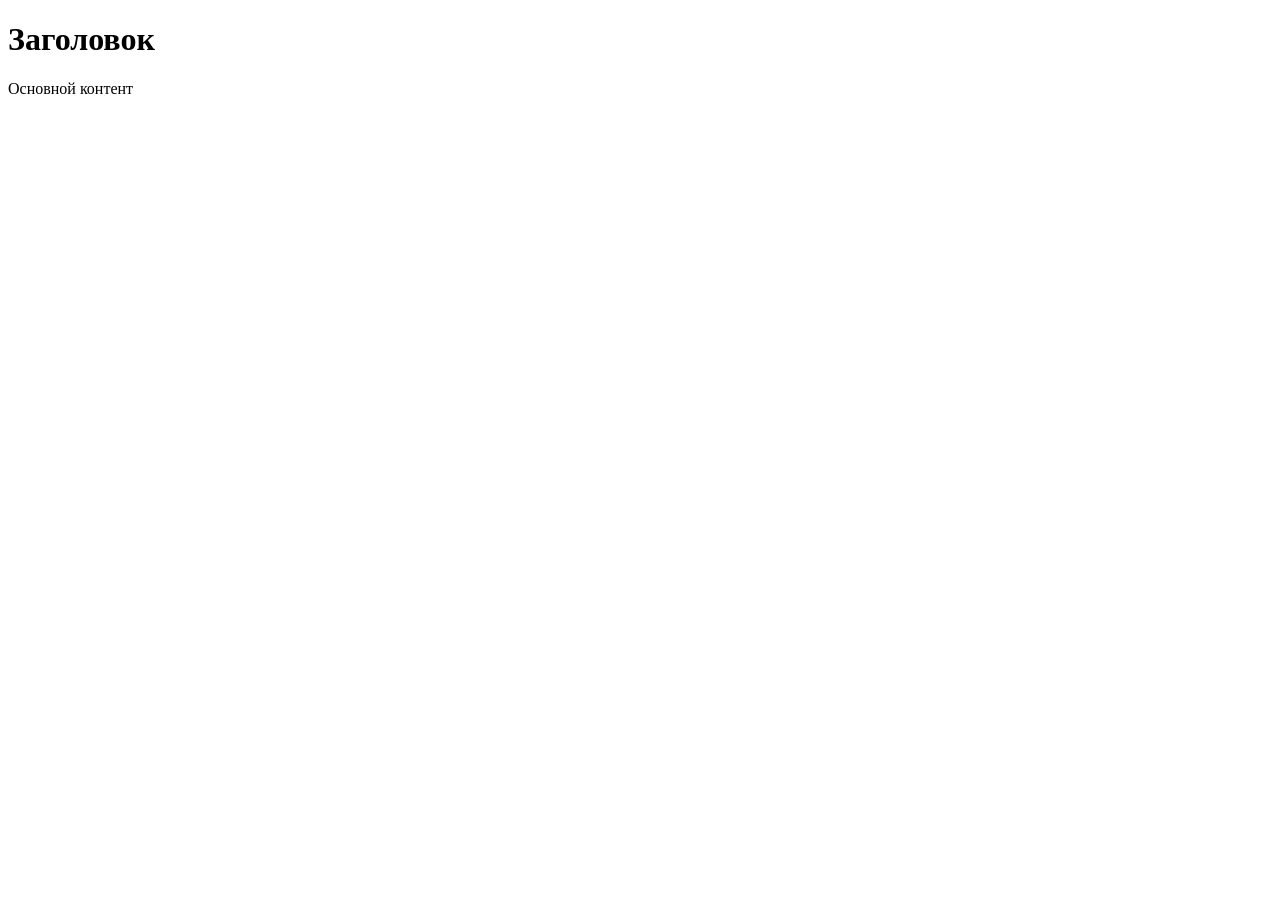
==== index.html @ 6641c1d7 "added readme index and gitignore" ====
<!DOCTYPE html>
<html lang="ru">
<head>
    <meta charset="UTF-8">
    <meta name="viewport" content="width=device-width, initial-scale=1.0">
    <title>Заголовок страницы</title>
    <link rel="stylesheet" href="style.css">
</head>
<body>

    <header>
        <h1>Заголовок</h1>
    </header>

    <main>
        <p>Основной контент</p>
    </main>

    <script src="script.js"></script>
</body>
</html>
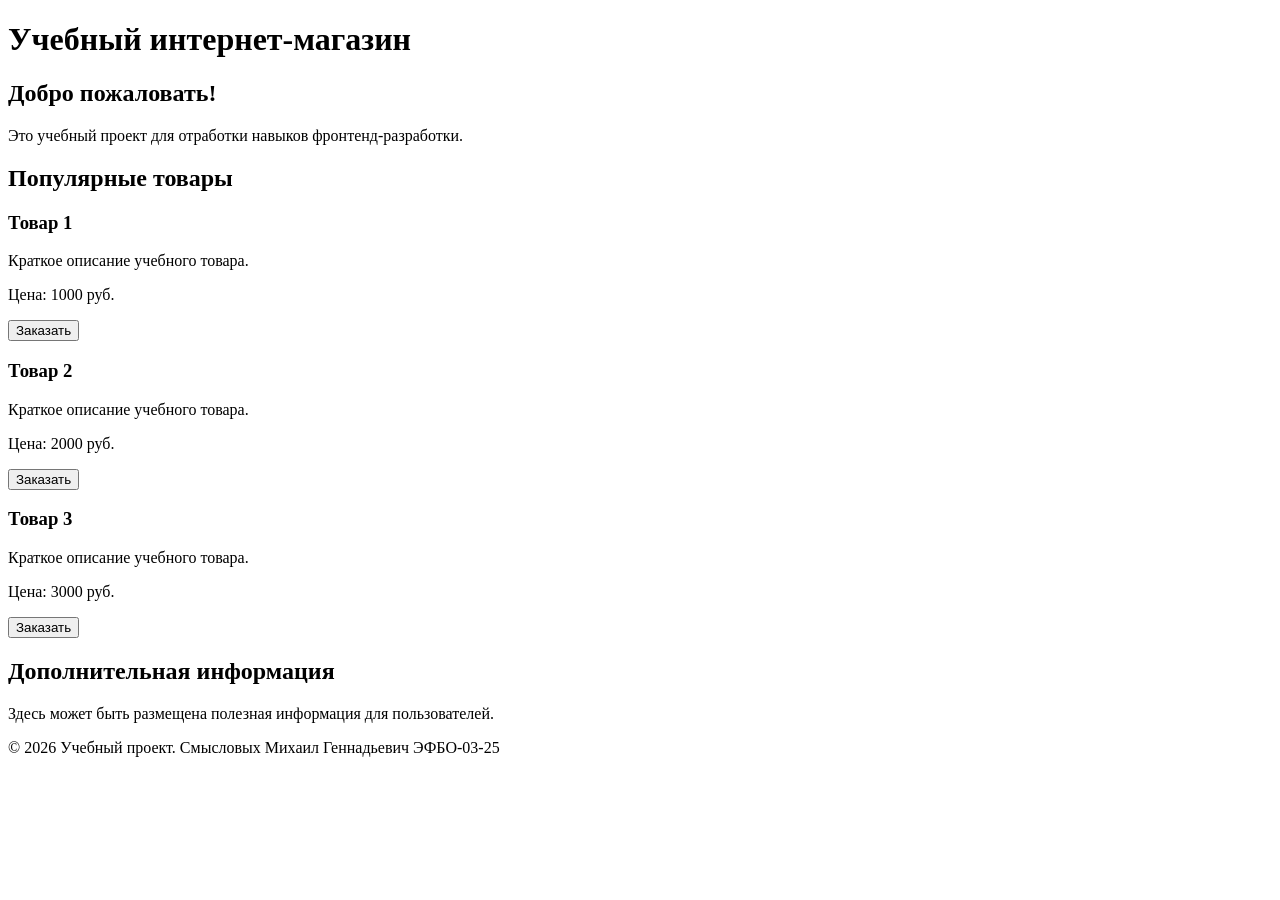
==== commit 8976258a: "feat: add order form modal and validation" ====
--- a/index.html
+++ b/index.html
@@ -3,19 +3,157 @@
 <head>
     <meta charset="UTF-8">
     <meta name="viewport" content="width=device-width, initial-scale=1.0">
-    <title>Заголовок страницы</title>
-    <link rel="stylesheet" href="style.css">
+    <title>Учебный интернет-магазин</title>
+    <link rel="stylesheet" href="css/style.css">
+    <script src="js/main.js" defer></script>
 </head>
 <body>
 
-    <header>
-        <h1>Заголовок</h1>
+    <header class="site-header">
+        <h1>Учебный интернет-магазин</h1>
     </header>
 
     <main>
-        <p>Основной контент</p>
+
+        <section class="hero">
+            <h2>Добро пожаловать!</h2>
+            <p>Это учебный проект для отработки навыков фронтенд-разработки.</p>
+        </section>
+
+        <section class="section">
+            <h2>Популярные товары</h2>
+
+            <article class="product-card">
+                <h3>Товар 1</h3>
+                <p>Краткое описание учебного товара.</p>
+                <p>Цена: 1000 руб.</p>
+                <button class="button product-card__button" type="button" data-product="Товар 1">
+                    Заказать
+                </button>
+            </article>
+
+            <article class="product-card">
+                <h3>Товар 2</h3>
+                <p>Краткое описание учебного товара.</p>
+                <p>Цена: 2000 руб.</p>
+                <button class="button product-card__button" type="button" data-product="Товар 2">
+                    Заказать
+                </button>
+            </article>
+
+            <article class="product-card">
+                <h3>Товар 3</h3>
+                <p>Краткое описание учебного товара.</p>
+                <p>Цена: 3000 руб.</p>
+                <button class="button product-card__button" type="button" data-product="Товар 3">
+                    Заказать
+                </button>
+            </article>
+        </section>
+
+        <aside class="aside-info">
+            <h2>Дополнительная информация</h2>
+            <p>Здесь может быть размещена полезная информация для пользователей.</p>
+        </aside>
+
     </main>
 
-    <script src="script.js"></script>
+    <footer>
+        <p>&copy; 2026 Учебный проект. Смысловых Михаил Геннадьевич ЭФБО-03-25</p>
+    </footer>
+
+    <!-- Модальное окно с формой заявки -->
+    <dialog class="order-dialog" id="order-dialog" aria-labelledby="order-dialog-title">
+        <h2 id="order-dialog-title">Оформление заявки</h2>
+
+        <form class="order-form" id="order-form" action="#" method="post" novalidate>
+            <input id="selected-product" name="selected-product" type="hidden">
+
+            <div class="form-field">
+                <label for="order-name">Имя</label>
+                <input
+                    id="order-name"
+                    name="name"
+                    type="text"
+                    placeholder="Введите ваше имя"
+                    minlength="2"
+                    autocomplete="given-name"
+                    required
+                >
+            </div>
+
+            <div class="form-field">
+                <label for="order-email">E-mail</label>
+                <input
+                    id="order-email"
+                    name="email"
+                    type="email"
+                    placeholder="example@mail.ru"
+                    autocomplete="email"
+                    required
+                >
+            </div>
+
+            <div class="form-field">
+                <label for="order-phone">Телефон</label>
+                <input
+                    id="order-phone"
+                    name="phone"
+                    type="tel"
+                    inputmode="tel"
+                    placeholder="+7 (900) 000-00-00"
+                    pattern="\+7 \(\d{3}\) \d{3}-\d{2}-\d{2}"
+                    required
+                >
+                <small>Формат: +7 (900) 000-00-00</small>
+            </div>
+
+            <div class="form-field">
+                <label for="order-date">Дата связи</label>
+                <input
+                    id="order-date"
+                    name="date"
+                    type="date"
+                >
+            </div>
+
+            <div class="form-field">
+                <label for="order-topic">Тема заявки</label>
+                <select id="order-topic" name="topic" required>
+                    <option value="">Выберите тему</option>
+                    <option value="product">Заказ товара</option>
+                    <option value="consultation">Консультация</option>
+                    <option value="delivery">Доставка</option>
+                </select>
+            </div>
+
+            <div class="form-field">
+                <label for="order-comment">Комментарий</label>
+                <textarea
+                    id="order-comment"
+                    name="comment"
+                    rows="4"
+                    placeholder="Укажите дополнительную информацию"
+                ></textarea>
+            </div>
+
+            <div class="form-field form-field--checkbox">
+                <label>
+                    <input id="order-agreement" name="agreement" type="checkbox" required>
+                    Я согласен на обработку данных
+                </label>
+            </div>
+
+            <div class="form-actions">
+                <button type="button" id="close-order-dialog">Закрыть</button>
+                <button type="submit">Отправить заявку</button>
+            </div>
+        </form>
+    </dialog>
+
+    <p class="success-message" id="success-message" hidden>
+        Форма успешно отправлена!
+    </p>
+
 </body>
 </html>
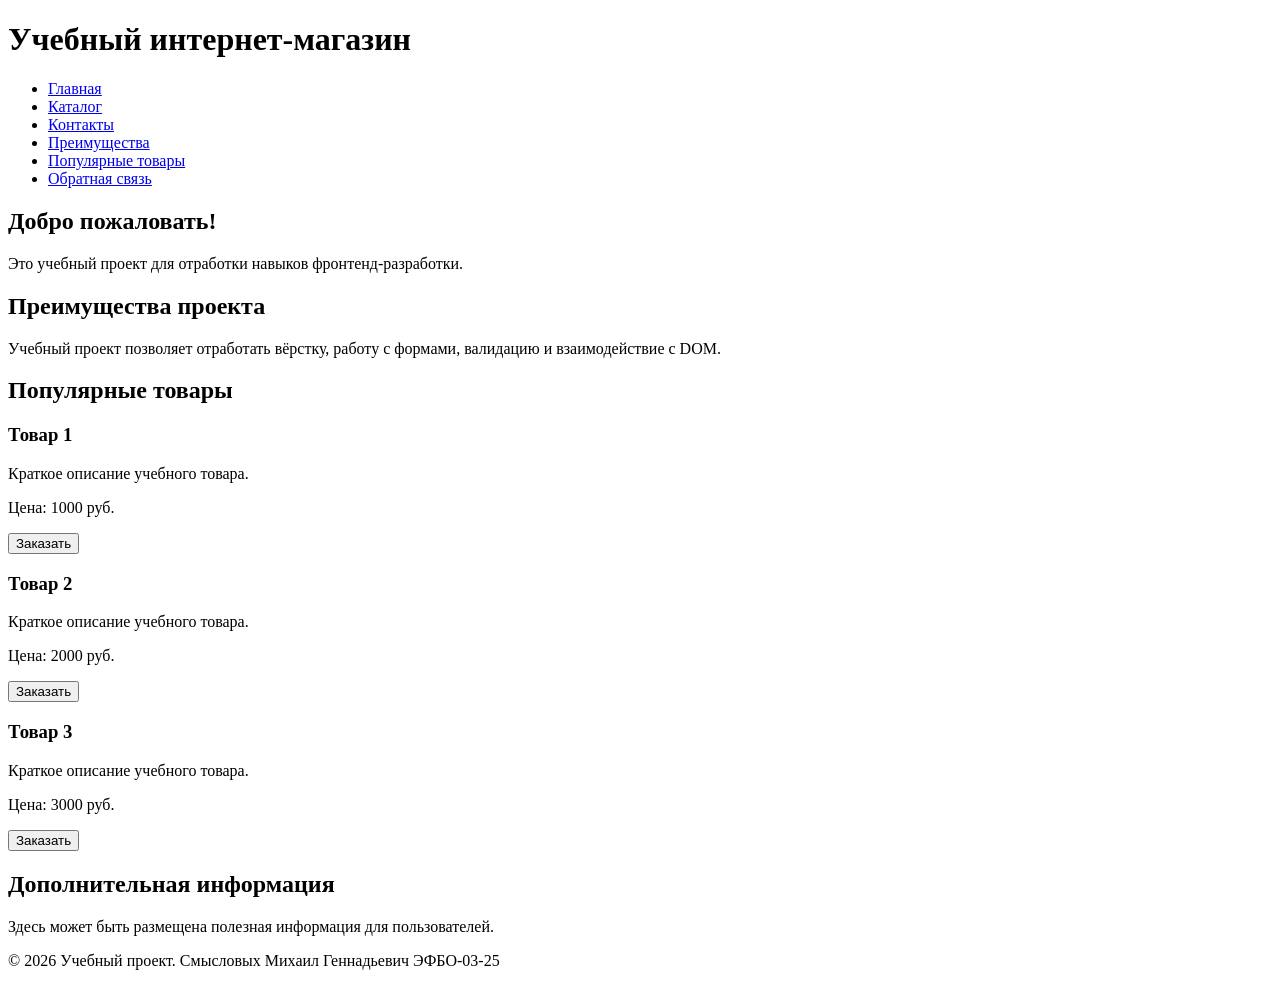
==== commit e58f4287: "feat: add flex navigation and grid catalog layout" ====
--- a/index.html
+++ b/index.html
@@ -11,6 +11,17 @@
 
     <header class="site-header">
         <h1>Учебный интернет-магазин</h1>
+
+        <nav class="site-nav" aria-label="Основная навигация">
+            <ul class="site-nav__list">
+                <li><a href="index.html">Главная</a></li>
+                <li><a href="catalog.html">Каталог</a></li>
+                <li><a href="contacts.html">Контакты</a></li>
+                <li><a href="index.html#advantages">Преимущества</a></li>
+                <li><a href="index.html#popular">Популярные товары</a></li>
+                <li><a href="index.html#contacts">Обратная связь</a></li>
+            </ul>
+        </nav>
     </header>
 
     <main>
@@ -20,35 +31,42 @@
             <p>Это учебный проект для отработки навыков фронтенд-разработки.</p>
         </section>
 
-        <section class="section">
+        <section class="section" id="advantages">
+            <h2>Преимущества проекта</h2>
+            <p>Учебный проект позволяет отработать вёрстку, работу с формами, валидацию и взаимодействие с DOM.</p>
+        </section>
+
+        <section class="section" id="popular">
             <h2>Популярные товары</h2>
 
-            <article class="product-card">
-                <h3>Товар 1</h3>
-                <p>Краткое описание учебного товара.</p>
-                <p>Цена: 1000 руб.</p>
-                <button class="button product-card__button" type="button" data-product="Товар 1">
-                    Заказать
-                </button>
-            </article>
+            <div class="products-grid">
+                <article class="product-card">
+                    <h3>Товар 1</h3>
+                    <p>Краткое описание учебного товара.</p>
+                    <p>Цена: 1000 руб.</p>
+                    <button class="button product-card__button" type="button" data-product="Товар 1">
+                        Заказать
+                    </button>
+                </article>
 
-            <article class="product-card">
-                <h3>Товар 2</h3>
-                <p>Краткое описание учебного товара.</p>
-                <p>Цена: 2000 руб.</p>
-                <button class="button product-card__button" type="button" data-product="Товар 2">
-                    Заказать
-                </button>
-            </article>
+                <article class="product-card">
+                    <h3>Товар 2</h3>
+                    <p>Краткое описание учебного товара.</p>
+                    <p>Цена: 2000 руб.</p>
+                    <button class="button product-card__button" type="button" data-product="Товар 2">
+                        Заказать
+                    </button>
+                </article>
 
-            <article class="product-card">
-                <h3>Товар 3</h3>
-                <p>Краткое описание учебного товара.</p>
-                <p>Цена: 3000 руб.</p>
-                <button class="button product-card__button" type="button" data-product="Товар 3">
-                    Заказать
-                </button>
-            </article>
+                <article class="product-card">
+                    <h3>Товар 3</h3>
+                    <p>Краткое описание учебного товара.</p>
+                    <p>Цена: 3000 руб.</p>
+                    <button class="button product-card__button" type="button" data-product="Товар 3">
+                        Заказать
+                    </button>
+                </article>
+            </div>
         </section>
 
         <aside class="aside-info">
@@ -58,7 +76,7 @@
 
     </main>
 
-    <footer>
+    <footer id="contacts">
         <p>&copy; 2026 Учебный проект. Смысловых Михаил Геннадьевич ЭФБО-03-25</p>
     </footer>
 
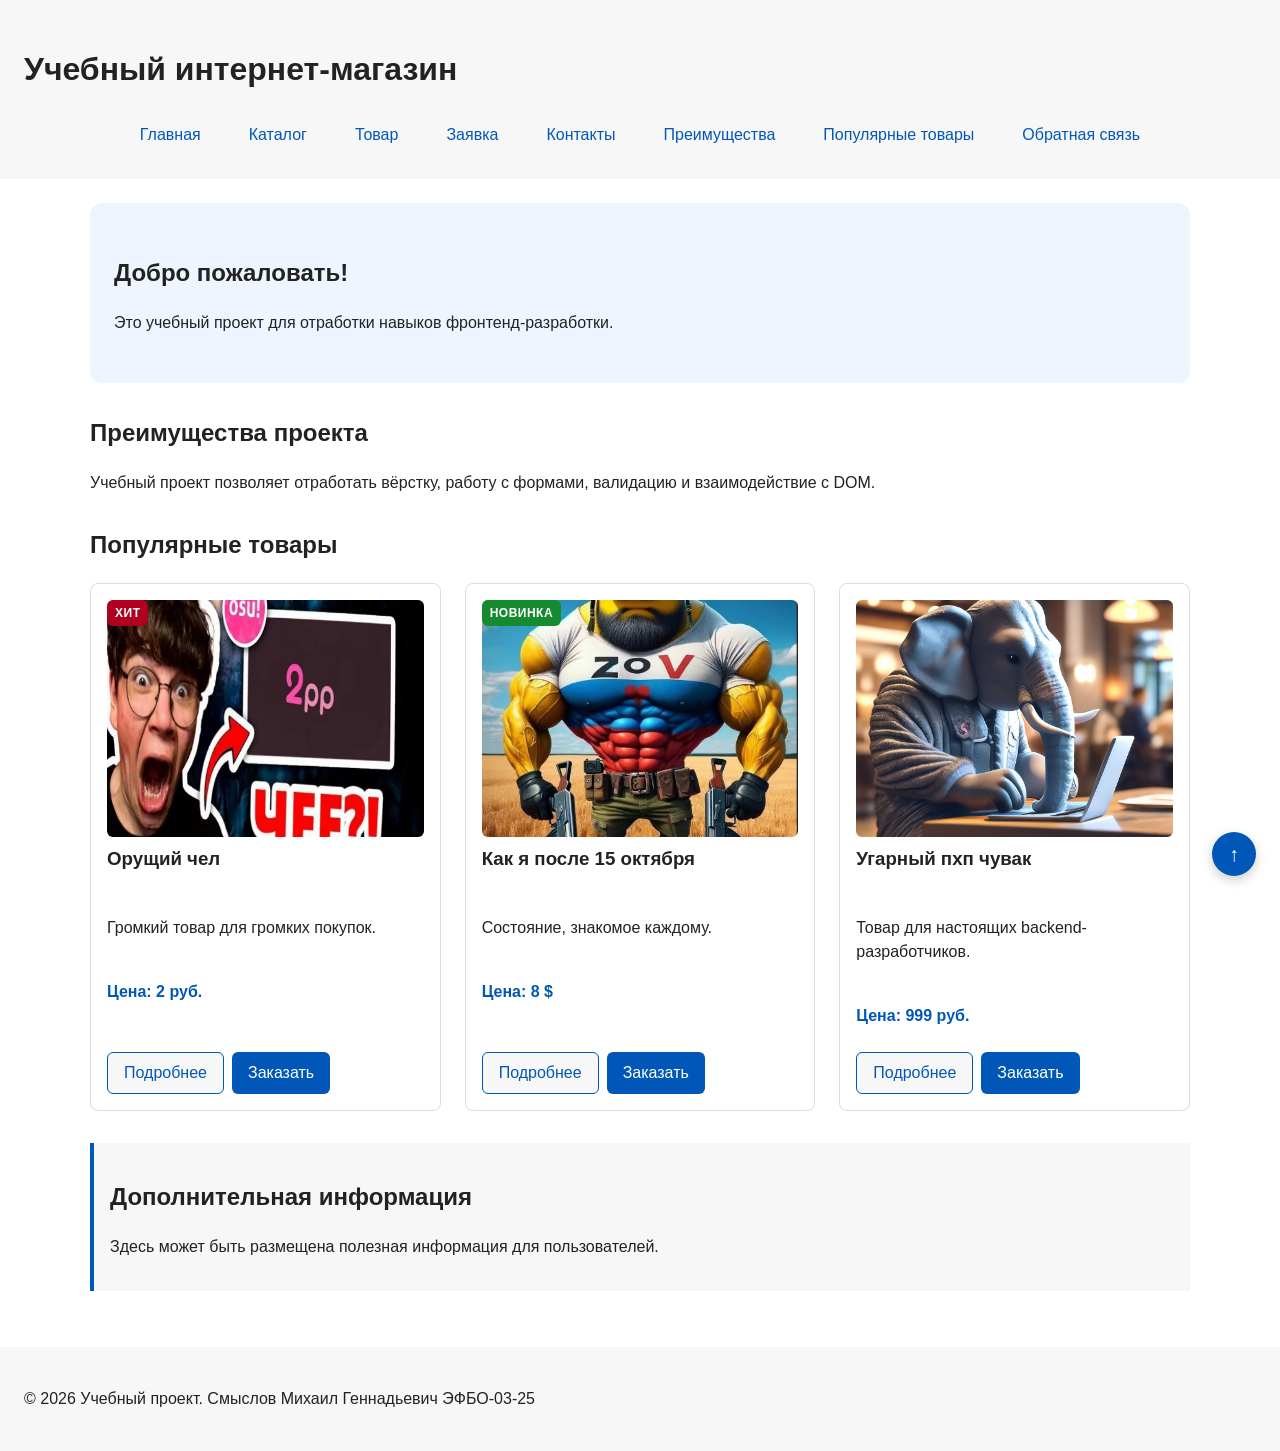
==== commit 4074a4e4: "fixing name" ====
--- a/index.html
+++ b/index.html
@@ -3,7 +3,8 @@
 <head>
     <meta charset="UTF-8">
     <meta name="viewport" content="width=device-width, initial-scale=1.0">
-    <title>Учебный интернет-магазин</title>
+    <meta name="description" content="Учебный интернет-магазин: популярные товары, преимущества и форма заявки.">
+    <title>Главная – Учебный интернет-магазин</title>
     <link rel="stylesheet" href="css/style.css">
     <script src="js/main.js" defer></script>
 </head>
@@ -16,6 +17,8 @@
             <ul class="site-nav__list">
                 <li><a href="index.html">Главная</a></li>
                 <li><a href="catalog.html">Каталог</a></li>
+                <li><a href="product.html">Товар</a></li>
+                <li><a href="order.html">Заявка</a></li>
                 <li><a href="contacts.html">Контакты</a></li>
                 <li><a href="index.html#advantages">Преимущества</a></li>
                 <li><a href="index.html#popular">Популярные товары</a></li>
@@ -40,31 +43,45 @@
             <h2>Популярные товары</h2>
 
             <div class="products-grid">
-                <article class="product-card">
-                    <h3>Товар 1</h3>
-                    <p>Краткое описание учебного товара.</p>
-                    <p>Цена: 1000 руб.</p>
-                    <button class="button product-card__button" type="button" data-product="Товар 1">
-                        Заказать
-                    </button>
+                <article class="product-card product-card--discount">
+                    <span class="product-card__badge">Хит</span>
+                    <img class="product-card__image" src="images/img2.jpg" alt="Орущий чел" width="400" height="260">
+                    <h3 class="product-card__title">Орущий чел</h3>
+                    <p class="product-card__description">Громкий товар для громких покупок.</p>
+                    <p class="product-card__price">Цена: 2 руб.</p>
+                    <div class="product-card__actions">
+                        <a class="button button--secondary" href="product.html?id=1">Подробнее</a>
+                        <button class="button product-card__button" type="button" data-product="Орущий чел">
+                            Заказать
+                        </button>
+                    </div>
+                </article>
+
+                <article class="product-card product-card--new">
+                    <span class="product-card__badge">Новинка</span>
+                    <img class="product-card__image" src="images/img1.jpg" alt="Как я после 15 октября" width="400" height="260">
+                    <h3 class="product-card__title">Как я после 15 октября</h3>
+                    <p class="product-card__description">Состояние, знакомое каждому.</p>
+                    <p class="product-card__price">Цена: 8 $</p>
+                    <div class="product-card__actions">
+                        <a class="button button--secondary" href="product.html?id=2">Подробнее</a>
+                        <button class="button product-card__button" type="button" data-product="Как я после 15 октября">
+                            Заказать
+                        </button>
+                    </div>
                 </article>
 
                 <article class="product-card">
-                    <h3>Товар 2</h3>
-                    <p>Краткое описание учебного товара.</p>
-                    <p>Цена: 2000 руб.</p>
-                    <button class="button product-card__button" type="button" data-product="Товар 2">
-                        Заказать
-                    </button>
-                </article>
-
-                <article class="product-card">
-                    <h3>Товар 3</h3>
-                    <p>Краткое описание учебного товара.</p>
-                    <p>Цена: 3000 руб.</p>
-                    <button class="button product-card__button" type="button" data-product="Товар 3">
-                        Заказать
-                    </button>
+                    <img class="product-card__image" src="images/img2.jfif" alt="Угарный пхп чувак" width="400" height="260">
+                    <h3 class="product-card__title">Угарный пхп чувак</h3>
+                    <p class="product-card__description">Товар для настоящих backend-разработчиков.</p>
+                    <p class="product-card__price">Цена: 999 руб.</p>
+                    <div class="product-card__actions">
+                        <a class="button button--secondary" href="product.html?id=3">Подробнее</a>
+                        <button class="button product-card__button" type="button" data-product="Угарный пхп чувак">
+                            Заказать
+                        </button>
+                    </div>
                 </article>
             </div>
         </section>
@@ -77,10 +94,9 @@
     </main>
 
     <footer id="contacts">
-        <p>&copy; 2026 Учебный проект. Смысловых Михаил Геннадьевич ЭФБО-03-25</p>
+        <p>&copy; 2026 Учебный проект. Смыслов Михаил Геннадьевич ЭФБО-03-25</p>
     </footer>
 
-    <!-- Модальное окно с формой заявки -->
     <dialog class="order-dialog" id="order-dialog" aria-labelledby="order-dialog-title">
         <h2 id="order-dialog-title">Оформление заявки</h2>
 
@@ -89,50 +105,28 @@
 
             <div class="form-field">
                 <label for="order-name">Имя</label>
-                <input
-                    id="order-name"
-                    name="name"
-                    type="text"
-                    placeholder="Введите ваше имя"
-                    minlength="2"
-                    autocomplete="given-name"
-                    required
-                >
+                <input id="order-name" name="name" type="text"
+                       placeholder="Введите ваше имя" minlength="2"
+                       autocomplete="given-name" required>
             </div>
 
             <div class="form-field">
                 <label for="order-email">E-mail</label>
-                <input
-                    id="order-email"
-                    name="email"
-                    type="email"
-                    placeholder="example@mail.ru"
-                    autocomplete="email"
-                    required
-                >
+                <input id="order-email" name="email" type="email"
+                       placeholder="example@mail.ru" autocomplete="email" required>
             </div>
 
             <div class="form-field">
                 <label for="order-phone">Телефон</label>
-                <input
-                    id="order-phone"
-                    name="phone"
-                    type="tel"
-                    inputmode="tel"
-                    placeholder="+7 (900) 000-00-00"
-                    pattern="\+7 \(\d{3}\) \d{3}-\d{2}-\d{2}"
-                    required
-                >
+                <input id="order-phone" name="phone" type="tel" inputmode="tel"
+                       placeholder="+7 (900) 000-00-00"
+                       pattern="\+7 \(\d{3}\) \d{3}-\d{2}-\d{2}" required>
                 <small>Формат: +7 (900) 000-00-00</small>
             </div>
 
             <div class="form-field">
                 <label for="order-date">Дата связи</label>
-                <input
-                    id="order-date"
-                    name="date"
-                    type="date"
-                >
+                <input id="order-date" name="date" type="date">
             </div>
 
             <div class="form-field">
@@ -147,12 +141,8 @@
 
             <div class="form-field">
                 <label for="order-comment">Комментарий</label>
-                <textarea
-                    id="order-comment"
-                    name="comment"
-                    rows="4"
-                    placeholder="Укажите дополнительную информацию"
-                ></textarea>
+                <textarea id="order-comment" name="comment" rows="4"
+                          placeholder="Укажите дополнительную информацию"></textarea>
             </div>
 
             <div class="form-field form-field--checkbox">
@@ -173,5 +163,7 @@
         Форма успешно отправлена!
     </p>
 
+    <a class="to-top" href="#" aria-label="Наверх">↑</a>
+
 </body>
 </html>
--- a/css/style.css
+++ b/css/style.css
@@ -0,0 +1,529 @@
+/* ===================================
+   1. Переменные проекта
+   =================================== */
+:root {
+    /* Основные цвета */
+    --color-bg: #ffffff;
+    --color-text: #222222;
+    --color-muted: #666666;
+    --color-primary: #0057b8;
+    --color-primary-dark: #003f86;
+    --color-border: #dddddd;
+    --color-surface: #f7f7f7;
+    --color-surface-accent: #eef5ff;
+    --color-danger: #b00020;
+    --color-success: #168a2f;
+    --color-success-bg: #eefaf0;
+    --color-white: #ffffff;
+
+    /* Отступы */
+    --space-xs: 4px;
+    --space-sm: 8px;
+    --space-md: 16px;
+    --space-lg: 24px;
+    --space-xl: 32px;
+
+    /* Скругления */
+    --radius-sm: 6px;
+    --radius-md: 8px;
+    --radius-lg: 12px;
+
+    /* Размеры */
+    --container-width: 1100px;
+}
+
+/* ===================================
+   2. Базовые стили
+   =================================== */
+* {
+    box-sizing: border-box;
+}
+
+html {
+    scroll-behavior: smooth;
+}
+
+body {
+    margin: 0;
+    font-family: Arial, sans-serif;
+    line-height: 1.5;
+    color: var(--color-text);
+    background-color: var(--color-bg);
+}
+
+header,
+main,
+footer {
+    padding: var(--space-lg);
+}
+
+header {
+    background-color: var(--color-surface);
+}
+
+footer {
+    background-color: var(--color-surface);
+}
+
+/* ===================================
+   3. Общие элементы интерфейса
+   =================================== */
+a {
+    color: var(--color-primary);
+}
+
+a:hover {
+    color: var(--color-primary-dark);
+}
+
+a:focus-visible {
+    outline: 2px solid var(--color-primary);
+    outline-offset: 3px;
+}
+
+.button {
+    display: inline-block;
+    padding: var(--space-sm) var(--space-md);
+    color: var(--color-white);
+    background-color: var(--color-primary);
+    text-decoration: none;
+    border: none;
+    border-radius: var(--radius-sm);
+    cursor: pointer;
+    font: inherit;
+}
+
+.button:hover {
+    background-color: var(--color-primary-dark);
+}
+
+.button:focus-visible {
+    outline: 2px solid var(--color-primary);
+    outline-offset: 3px;
+}
+
+.button:disabled {
+    opacity: 0.6;
+    cursor: not-allowed;
+}
+
+/* Вторая кнопка — второстепенная */
+.button--secondary {
+    background-color: var(--color-surface);
+    color: var(--color-primary);
+    border: 1px solid var(--color-primary);
+}
+
+.button--secondary:hover {
+    background-color: var(--color-primary);
+    color: var(--color-white);
+}
+
+/* Навигация через Flexbox */
+.site-nav__list {
+    display: flex;
+    flex-wrap: wrap;
+    justify-content: center;
+    align-items: center;
+    gap: var(--space-md);
+    padding: 0;
+    margin: var(--space-md) 0 0;
+    list-style: none;
+}
+
+.site-nav__list a {
+    display: inline-block;
+    padding: var(--space-sm) var(--space-md);
+    color: var(--color-primary);
+    text-decoration: none;
+    border-radius: var(--radius-sm);
+}
+
+.site-nav__list a:hover {
+    color: var(--color-white);
+    background-color: var(--color-primary);
+}
+
+/* ===================================
+   4. Компоненты страницы
+   =================================== */
+.hero {
+    max-width: var(--container-width);
+    margin: 0 auto var(--space-xl);
+    padding: var(--space-xl) var(--space-lg);
+    background-color: var(--color-surface-accent);
+    border-radius: var(--radius-lg);
+}
+
+.section {
+    max-width: var(--container-width);
+    margin: 0 auto var(--space-xl);
+}
+
+.section h2 {
+    margin-top: 0;
+}
+
+/* Карточка товара — flex-контейнер, relative для бейджа */
+.product-card {
+    position: relative;
+    margin-bottom: 0;
+    padding: var(--space-md);
+    border: 1px solid var(--color-border);
+    border-radius: var(--radius-md);
+    background-color: var(--color-bg);
+
+    display: flex;
+    flex-direction: column;
+    gap: var(--space-sm);
+}
+
+.product-card:hover {
+    border-color: var(--color-primary);
+}
+
+.product-card__title {
+    margin-top: 0;
+}
+
+.product-card__price {
+    font-weight: 700;
+    color: var(--color-primary);
+}
+
+.product-card__image {
+    width: 100%;
+    height: auto;
+    aspect-ratio: 4 / 3;
+    object-fit: cover;
+    border-radius: var(--radius-sm);
+    display: block;
+}
+
+.product-card__actions {
+    display: flex;
+    flex-wrap: wrap;
+    gap: var(--space-sm);
+    margin-top: auto;
+}
+
+/* Бейдж «Хит» / «Новинка» / «Скидка» */
+.product-card__badge {
+    position: absolute;
+    top: var(--space-md);
+    left: var(--space-md);
+    z-index: 2;
+    padding: var(--space-xs) var(--space-sm);
+    background-color: var(--color-primary);
+    color: var(--color-white);
+    border-radius: var(--radius-sm);
+    font-size: 12px;
+    font-weight: 700;
+    text-transform: uppercase;
+    letter-spacing: 0.5px;
+}
+
+.product-card--discount .product-card__badge {
+    background-color: var(--color-danger);
+}
+
+.product-card--new .product-card__badge {
+    background-color: var(--color-success);
+}
+
+/* Сетка карточек товаров через CSS Grid */
+.products-grid {
+    display: grid;
+    grid-template-columns: repeat(3, 1fr);
+    gap: var(--space-lg);
+}
+
+.aside-info {
+    max-width: var(--container-width);
+    margin: 0 auto var(--space-xl);
+    padding: var(--space-md);
+    border-left: 4px solid var(--color-primary);
+    background-color: var(--color-surface);
+}
+
+/* ===================================
+   5. Форма и модальное окно
+   =================================== */
+.order-dialog {
+    width: min(100% - 32px, 560px);
+    padding: var(--space-lg);
+    border: none;
+    border-radius: var(--radius-lg);
+}
+
+.order-dialog::backdrop {
+    background-color: rgba(0, 0, 0, 0.5);
+}
+
+.form-field {
+    margin-bottom: var(--space-md);
+}
+
+.form-field label {
+    display: block;
+    margin-bottom: var(--space-xs);
+}
+
+.form-field input,
+.form-field select,
+.form-field textarea {
+    width: 100%;
+    padding: 10px 12px;
+    border: 1px solid var(--color-border);
+    border-radius: var(--radius-sm);
+    font: inherit;
+}
+
+.form-field input[type="checkbox"] {
+    width: auto;
+}
+
+.form-field small {
+    display: block;
+    margin-top: var(--space-xs);
+    color: var(--color-muted);
+}
+
+.form-field input:hover,
+.form-field select:hover,
+.form-field textarea:hover {
+    border-color: var(--color-primary);
+}
+
+.form-field input:focus-visible,
+.form-field select:focus-visible,
+.form-field textarea:focus-visible,
+.form-actions button:focus-visible {
+    outline: 2px solid var(--color-primary);
+    outline-offset: 3px;
+}
+
+[aria-invalid="true"] {
+    border-color: var(--color-danger);
+}
+
+.form-actions {
+    display: flex;
+    flex-wrap: wrap;
+    gap: var(--space-md);
+    margin-top: var(--space-lg);
+}
+
+.success-message {
+    max-width: var(--container-width);
+    margin: var(--space-lg) auto;
+    padding: var(--space-md);
+    border-left: 4px solid var(--color-success);
+    background-color: var(--color-success-bg);
+}
+
+/* ===================================
+   6. Многостраничная навигация
+   =================================== */
+
+/* Хлебные крошки */
+.breadcrumbs {
+    max-width: var(--container-width);
+    margin: 0 auto var(--space-md);
+    font-size: 14px;
+    color: var(--color-muted);
+}
+
+.breadcrumbs a {
+    color: var(--color-primary);
+}
+
+.breadcrumbs span::before {
+    content: " / ";
+    color: var(--color-muted);
+}
+
+/* Подсветка цели якоря */
+:target {
+    outline: 2px dashed var(--color-primary);
+    outline-offset: 4px;
+}
+
+/* ===================================
+   7. Страница каталога: фильтры + товары
+   =================================== */
+.catalog-layout {
+    max-width: var(--container-width);
+    margin: 0 auto var(--space-xl);
+    display: grid;
+    grid-template-columns: 260px 1fr;
+    grid-template-areas: "filters products";
+    gap: var(--space-lg);
+    align-items: start;
+}
+
+.catalog-filters {
+    grid-area: filters;
+    padding: var(--space-md);
+    border: 1px solid var(--color-border);
+    border-radius: var(--radius-md);
+    background-color: var(--color-surface);
+
+    /* sticky-фильтр */
+    position: sticky;
+    top: var(--space-md);
+    max-height: calc(100vh - var(--space-xl));
+    overflow-y: auto;
+}
+
+.catalog-products {
+    grid-area: products;
+}
+
+/* Форма фильтров */
+.filters-form {
+    display: grid;
+    gap: var(--space-md);
+}
+
+.filters-form fieldset {
+    margin: 0;
+    padding: var(--space-md);
+    border: 1px solid var(--color-border);
+    border-radius: var(--radius-sm);
+}
+
+.filters-form legend {
+    font-weight: 700;
+}
+
+.filters-form label {
+    display: block;
+    margin-bottom: var(--space-sm);
+}
+
+.filters-form input[type="number"] {
+    width: 100%;
+    padding: 8px 10px;
+    border: 1px solid var(--color-border);
+    border-radius: var(--radius-sm);
+    font: inherit;
+}
+
+/* ===================================
+   8. Страница товара (product.html)
+   =================================== */
+.product {
+    display: grid;
+    grid-template-columns: 1fr 1fr;
+    gap: var(--space-xl);
+    align-items: start;
+}
+
+.product__media {
+    display: flex;
+    justify-content: center;
+}
+
+.product__image {
+    width: 100%;
+    height: auto;
+    max-width: 480px;
+    border-radius: var(--radius-md);
+    display: block;
+}
+
+.product__title {
+    margin-top: 0;
+}
+
+.product__price {
+    font-size: 24px;
+    font-weight: 700;
+    color: var(--color-primary);
+}
+
+.product__actions {
+    display: flex;
+    flex-wrap: wrap;
+    gap: var(--space-md);
+    margin-top: var(--space-md);
+}
+
+/* ===================================
+   9. Таблица характеристик
+   =================================== */
+.spec-table {
+    width: 100%;
+    border-collapse: collapse;
+    background-color: var(--color-bg);
+    border: 1px solid var(--color-border);
+    border-radius: var(--radius-md);
+    overflow: hidden;
+}
+
+.spec-table caption {
+    caption-side: top;
+    text-align: left;
+    font-weight: 700;
+    padding: var(--space-sm) 0;
+    color: var(--color-muted);
+}
+
+.spec-table th,
+.spec-table td {
+    padding: var(--space-sm) var(--space-md);
+    border-bottom: 1px solid var(--color-border);
+    text-align: left;
+}
+
+.spec-table thead th {
+    background-color: var(--color-surface);
+    font-weight: 700;
+}
+
+.spec-table tbody th {
+    width: 40%;
+    font-weight: 400;
+    color: var(--color-muted);
+}
+
+.spec-table tbody tr:last-child th,
+.spec-table tbody tr:last-child td {
+    border-bottom: none;
+}
+
+.spec-table tbody tr:hover {
+    background-color: var(--color-surface-accent);
+}
+
+/* ===================================
+   10. Кнопка «Наверх» (fixed + z-index)
+   =================================== */
+.to-top {
+    position: fixed;
+    right: var(--space-lg);
+    bottom: var(--space-lg);
+    z-index: 100;
+    width: 44px;
+    height: 44px;
+    display: flex;
+    align-items: center;
+    justify-content: center;
+    background-color: var(--color-primary);
+    color: var(--color-white);
+    border-radius: 50%;
+    text-decoration: none;
+    font-size: 20px;
+    box-shadow: 0 4px 12px rgba(0, 0, 0, 0.2);
+}
+
+.to-top:hover {
+    background-color: var(--color-primary-dark);
+    color: var(--color-white);
+}
+
+.to-top:focus-visible {
+    outline: 2px solid var(--color-primary-dark);
+    outline-offset: 3px;
+}
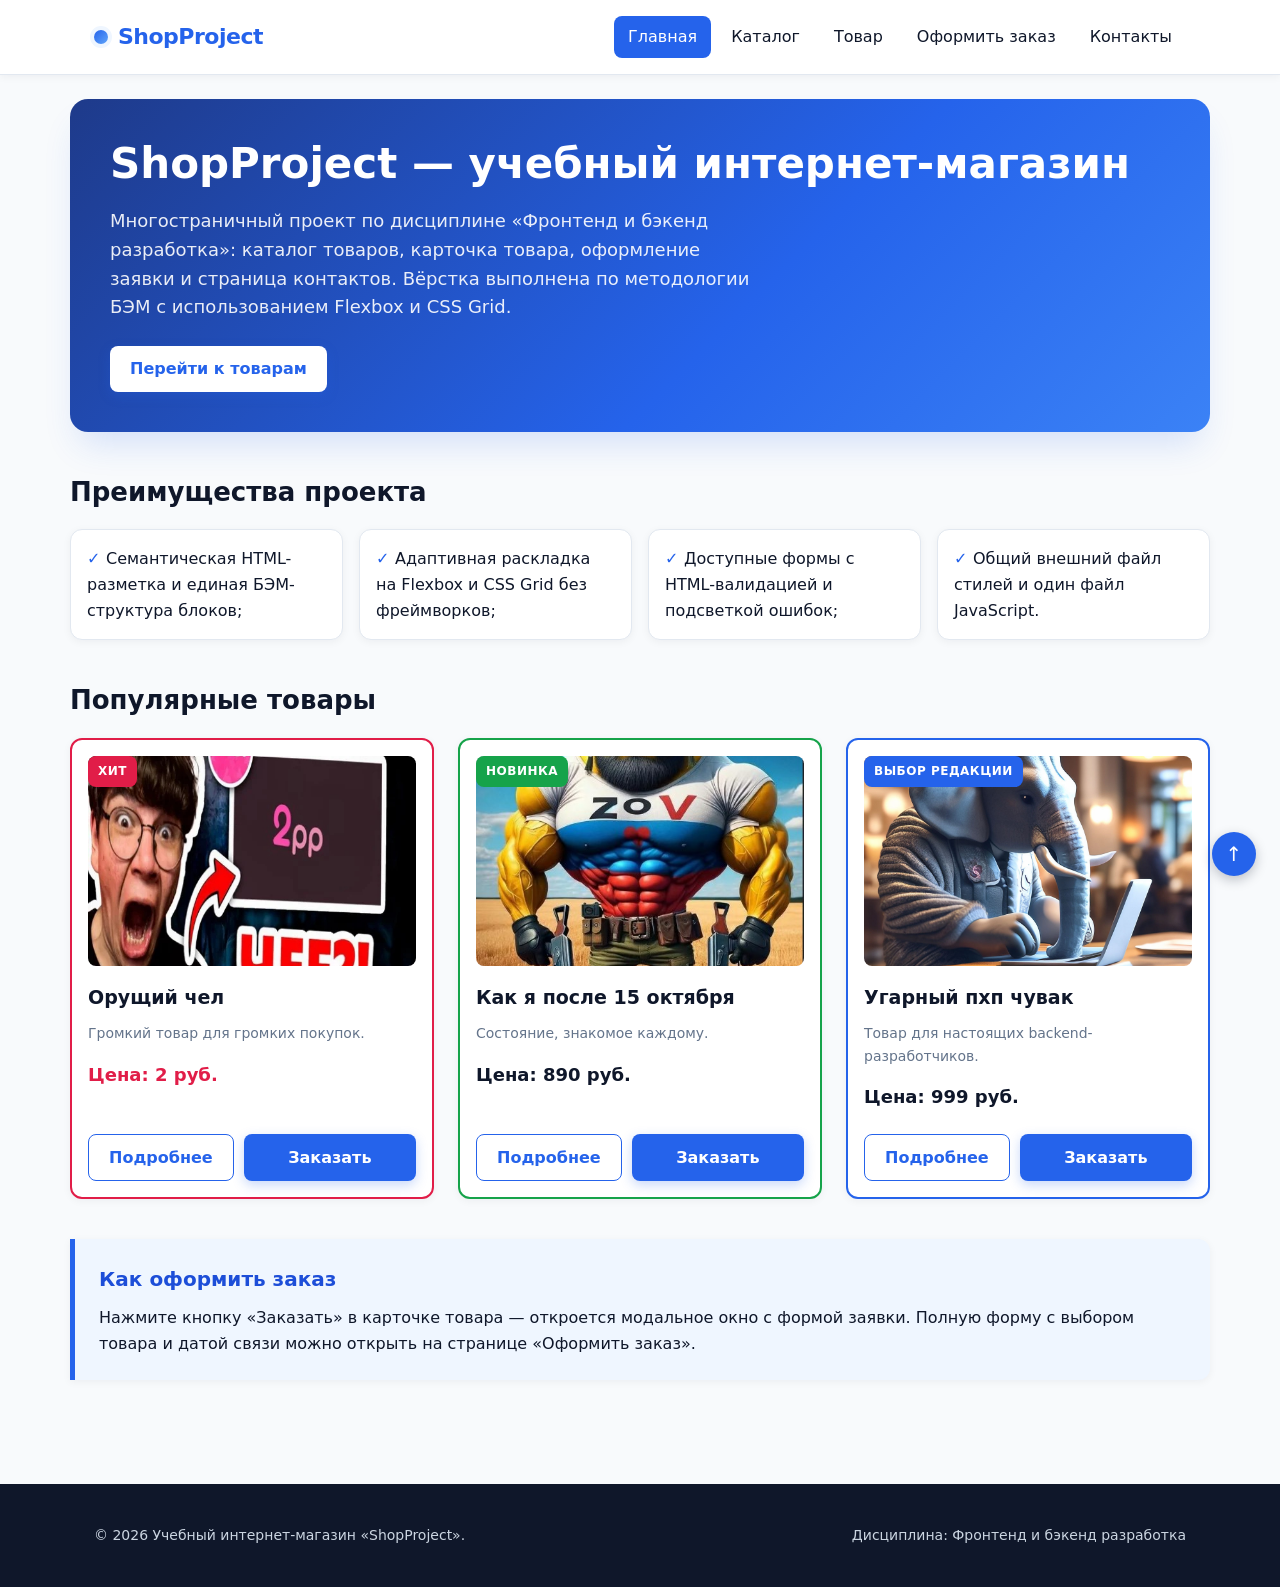
==== commit 823f51c4: "Привести проект к стандарту example - единая шапка, навигация с активным пунктом и подвал на всех ст" ====
--- a/index.html
+++ b/index.html
@@ -1,169 +1,314 @@
 <!DOCTYPE html>
 <html lang="ru">
-<head>
-    <meta charset="UTF-8">
-    <meta name="viewport" content="width=device-width, initial-scale=1.0">
-    <meta name="description" content="Учебный интернет-магазин: популярные товары, преимущества и форма заявки.">
-    <title>Главная – Учебный интернет-магазин</title>
-    <link rel="stylesheet" href="css/style.css">
+  <head>
+    <meta charset="UTF-8" />
+    <meta name="viewport" content="width=device-width, initial-scale=1.0" />
+    <meta
+      name="description"
+      content="ShopProject — учебный интернет-магазин: популярные товары, преимущества и форма заявки."
+    />
+    <title>ShopProject — учебный интернет-магазин</title>
+    <link rel="stylesheet" href="css/style.css" />
     <script src="js/main.js" defer></script>
-</head>
-<body>
-
+  </head>
+  <body>
     <header class="site-header">
-        <h1>Учебный интернет-магазин</h1>
-
+      <div class="site-header__inner">
+        <a class="site-header__logo" href="index.html">ShopProject</a>
         <nav class="site-nav" aria-label="Основная навигация">
-            <ul class="site-nav__list">
-                <li><a href="index.html">Главная</a></li>
-                <li><a href="catalog.html">Каталог</a></li>
-                <li><a href="product.html">Товар</a></li>
-                <li><a href="order.html">Заявка</a></li>
-                <li><a href="contacts.html">Контакты</a></li>
-                <li><a href="index.html#advantages">Преимущества</a></li>
-                <li><a href="index.html#popular">Популярные товары</a></li>
-                <li><a href="index.html#contacts">Обратная связь</a></li>
-            </ul>
+          <ul class="site-nav__list">
+            <li class="site-nav__item">
+              <a class="site-nav__link site-nav__link--active" href="index.html"
+                >Главная</a
+              >
+            </li>
+            <li class="site-nav__item">
+              <a class="site-nav__link" href="catalog.html">Каталог</a>
+            </li>
+            <li class="site-nav__item">
+              <a class="site-nav__link" href="product.html">Товар</a>
+            </li>
+            <li class="site-nav__item">
+              <a class="site-nav__link" href="order.html">Оформить заказ</a>
+            </li>
+            <li class="site-nav__item">
+              <a class="site-nav__link" href="contacts.html">Контакты</a>
+            </li>
+          </ul>
         </nav>
+      </div>
     </header>
 
     <main>
-
-        <section class="hero">
-            <h2>Добро пожаловать!</h2>
-            <p>Это учебный проект для отработки навыков фронтенд-разработки.</p>
-        </section>
-
-        <section class="section" id="advantages">
-            <h2>Преимущества проекта</h2>
-            <p>Учебный проект позволяет отработать вёрстку, работу с формами, валидацию и взаимодействие с DOM.</p>
-        </section>
-
-        <section class="section" id="popular">
-            <h2>Популярные товары</h2>
-
-            <div class="products-grid">
-                <article class="product-card product-card--discount">
-                    <span class="product-card__badge">Хит</span>
-                    <img class="product-card__image" src="images/img2.jpg" alt="Орущий чел" width="400" height="260">
-                    <h3 class="product-card__title">Орущий чел</h3>
-                    <p class="product-card__description">Громкий товар для громких покупок.</p>
-                    <p class="product-card__price">Цена: 2 руб.</p>
-                    <div class="product-card__actions">
-                        <a class="button button--secondary" href="product.html?id=1">Подробнее</a>
-                        <button class="button product-card__button" type="button" data-product="Орущий чел">
-                            Заказать
-                        </button>
-                    </div>
-                </article>
-
-                <article class="product-card product-card--new">
-                    <span class="product-card__badge">Новинка</span>
-                    <img class="product-card__image" src="images/img1.jpg" alt="Как я после 15 октября" width="400" height="260">
-                    <h3 class="product-card__title">Как я после 15 октября</h3>
-                    <p class="product-card__description">Состояние, знакомое каждому.</p>
-                    <p class="product-card__price">Цена: 8 $</p>
-                    <div class="product-card__actions">
-                        <a class="button button--secondary" href="product.html?id=2">Подробнее</a>
-                        <button class="button product-card__button" type="button" data-product="Как я после 15 октября">
-                            Заказать
-                        </button>
-                    </div>
-                </article>
-
-                <article class="product-card">
-                    <img class="product-card__image" src="images/img2.jfif" alt="Угарный пхп чувак" width="400" height="260">
-                    <h3 class="product-card__title">Угарный пхп чувак</h3>
-                    <p class="product-card__description">Товар для настоящих backend-разработчиков.</p>
-                    <p class="product-card__price">Цена: 999 руб.</p>
-                    <div class="product-card__actions">
-                        <a class="button button--secondary" href="product.html?id=3">Подробнее</a>
-                        <button class="button product-card__button" type="button" data-product="Угарный пхп чувак">
-                            Заказать
-                        </button>
-                    </div>
-                </article>
+      <section class="hero">
+        <h1 class="hero__title">ShopProject — учебный интернет-магазин</h1>
+        <p class="hero__text">
+          Многостраничный проект по дисциплине «Фронтенд и бэкенд разработка»:
+          каталог товаров, карточка товара, оформление заявки и страница
+          контактов. Вёрстка выполнена по методологии БЭМ с использованием
+          Flexbox и CSS Grid.
+        </p>
+        <a class="button button--primary" href="#popular">Перейти к товарам</a>
+      </section>
+
+      <section class="section" id="advantages">
+        <h2 class="section__title">Преимущества проекта</h2>
+        <ul class="advantages-list">
+          <li>Семантическая HTML-разметка и единая БЭМ-структура блоков;</li>
+          <li>Адаптивная раскладка на Flexbox и CSS Grid без фреймворков;</li>
+          <li>Доступные формы с HTML-валидацией и подсветкой ошибок;</li>
+          <li>Общий внешний файл стилей и один файл JavaScript.</li>
+        </ul>
+      </section>
+
+      <section class="section" id="popular">
+        <h2 class="section__title">Популярные товары</h2>
+        <div class="products-grid">
+          <article
+            class="product-card product-card--discount"
+            data-category="hit"
+            data-price="2"
+          >
+            <span class="product-card__badge">Хит</span>
+            <img
+              class="product-card__image"
+              src="images/img2.jpg"
+              alt="Орущий чел"
+              width="400"
+              height="260"
+            />
+            <h3 class="product-card__title">Орущий чел</h3>
+            <p class="product-card__description">
+              Громкий товар для громких покупок.
+            </p>
+            <p class="product-card__price">Цена: 2 руб.</p>
+            <div class="product-card__actions">
+              <a class="button button--secondary" href="product.html?id=1"
+                >Подробнее</a
+              >
+              <button
+                class="button button--primary product-card__button"
+                type="button"
+                data-product="Орущий чел"
+              >
+                Заказать
+              </button>
             </div>
-        </section>
-
-        <aside class="aside-info">
-            <h2>Дополнительная информация</h2>
-            <p>Здесь может быть размещена полезная информация для пользователей.</p>
-        </aside>
-
+          </article>
+
+          <article class="product-card product-card--new" data-category="new" data-price="890">
+            <span class="product-card__badge">Новинка</span>
+            <img
+              class="product-card__image"
+              src="images/img1.jpg"
+              alt="Как я после 15 октября"
+              width="400"
+              height="260"
+            />
+            <h3 class="product-card__title">Как я после 15 октября</h3>
+            <p class="product-card__description">
+              Состояние, знакомое каждому.
+            </p>
+            <p class="product-card__price">Цена: 890 руб.</p>
+            <div class="product-card__actions">
+              <a class="button button--secondary" href="product.html?id=2"
+                >Подробнее</a
+              >
+              <button
+                class="button button--primary product-card__button"
+                type="button"
+                data-product="Как я после 15 октября"
+              >
+                Заказать
+              </button>
+            </div>
+          </article>
+
+          <article
+            class="product-card product-card--featured"
+            data-category="hit"
+            data-price="999"
+          >
+            <span class="product-card__badge">Выбор редакции</span>
+            <img
+              class="product-card__image"
+              src="images/img3.jpg"
+              alt="Угарный пхп чувак"
+              width="400"
+              height="260"
+            />
+            <h3 class="product-card__title">Угарный пхп чувак</h3>
+            <p class="product-card__description">
+              Товар для настоящих backend-разработчиков.
+            </p>
+            <p class="product-card__price">Цена: 999 руб.</p>
+            <div class="product-card__actions">
+              <a class="button button--secondary" href="product.html?id=3"
+                >Подробнее</a
+              >
+              <button
+                class="button button--primary product-card__button"
+                type="button"
+                data-product="Угарный пхп чувак"
+              >
+                Заказать
+              </button>
+            </div>
+          </article>
+        </div>
+      </section>
+
+      <aside class="aside-info">
+        <h2 class="aside-info__title">Как оформить заказ</h2>
+        <p class="aside-info__text">
+          Нажмите кнопку «Заказать» в карточке товара — откроется модальное окно
+          с формой заявки. Полную форму с выбором товара и датой связи можно
+          открыть на странице «Оформить заказ».
+        </p>
+      </aside>
     </main>
 
-    <footer id="contacts">
-        <p>&copy; 2026 Учебный проект. Смыслов Михаил Геннадьевич ЭФБО-03-25</p>
+    <footer class="site-footer" id="contacts">
+      <div class="site-footer__inner">
+        <p>&copy; 2026 Учебный интернет-магазин «ShopProject».</p>
+        <p>Дисциплина: Фронтенд и бэкенд разработка</p>
+      </div>
     </footer>
 
-    <dialog class="order-dialog" id="order-dialog" aria-labelledby="order-dialog-title">
-        <h2 id="order-dialog-title">Оформление заявки</h2>
-
-        <form class="order-form" id="order-form" action="#" method="post" novalidate>
-            <input id="selected-product" name="selected-product" type="hidden">
-
-            <div class="form-field">
-                <label for="order-name">Имя</label>
-                <input id="order-name" name="name" type="text"
-                       placeholder="Введите ваше имя" minlength="2"
-                       autocomplete="given-name" required>
-            </div>
-
-            <div class="form-field">
-                <label for="order-email">E-mail</label>
-                <input id="order-email" name="email" type="email"
-                       placeholder="example@mail.ru" autocomplete="email" required>
-            </div>
-
-            <div class="form-field">
-                <label for="order-phone">Телефон</label>
-                <input id="order-phone" name="phone" type="tel" inputmode="tel"
-                       placeholder="+7 (900) 000-00-00"
-                       pattern="\+7 \(\d{3}\) \d{3}-\d{2}-\d{2}" required>
-                <small>Формат: +7 (900) 000-00-00</small>
-            </div>
-
-            <div class="form-field">
-                <label for="order-date">Дата связи</label>
-                <input id="order-date" name="date" type="date">
-            </div>
-
-            <div class="form-field">
-                <label for="order-topic">Тема заявки</label>
-                <select id="order-topic" name="topic" required>
-                    <option value="">Выберите тему</option>
-                    <option value="product">Заказ товара</option>
-                    <option value="consultation">Консультация</option>
-                    <option value="delivery">Доставка</option>
-                </select>
-            </div>
-
-            <div class="form-field">
-                <label for="order-comment">Комментарий</label>
-                <textarea id="order-comment" name="comment" rows="4"
-                          placeholder="Укажите дополнительную информацию"></textarea>
-            </div>
-
-            <div class="form-field form-field--checkbox">
-                <label>
-                    <input id="order-agreement" name="agreement" type="checkbox" required>
-                    Я согласен на обработку данных
-                </label>
-            </div>
-
-            <div class="form-actions">
-                <button type="button" id="close-order-dialog">Закрыть</button>
-                <button type="submit">Отправить заявку</button>
-            </div>
-        </form>
+    <a class="scroll-top-btn" href="#" aria-label="Наверх">↑</a>
+
+    <dialog
+      class="order-dialog"
+      id="order-dialog"
+      aria-labelledby="order-dialog-title"
+    >
+      <h2 class="order-dialog__title" id="order-dialog-title">
+        Оформление заявки
+      </h2>
+      <p class="section__text">
+        Заполните контактные данные — мы свяжемся с вами для подтверждения
+        заказа.
+      </p>
+      <form
+        class="order-form"
+        id="order-form"
+        action="#"
+        method="post"
+        novalidate
+      >
+        <input id="selected-product" name="selected-product" type="hidden" />
+
+        <div class="order-form__field">
+          <label class="order-form__label" for="order-name">Имя</label>
+          <input
+            class="order-form__input"
+            id="order-name"
+            name="name"
+            type="text"
+            placeholder="Введите ваше имя"
+            minlength="2"
+            autocomplete="given-name"
+            required
+          />
+        </div>
+
+        <div class="order-form__field">
+          <label class="order-form__label" for="order-email">E-mail</label>
+          <input
+            class="order-form__input"
+            id="order-email"
+            name="email"
+            type="email"
+            placeholder="example@mail.ru"
+            autocomplete="email"
+            required
+          />
+        </div>
+
+        <div class="order-form__field">
+          <label class="order-form__label" for="order-phone">Телефон</label>
+          <input
+            class="order-form__input"
+            id="order-phone"
+            name="phone"
+            type="tel"
+            inputmode="tel"
+            placeholder="+7 (900) 000-00-00"
+            pattern="^\+7 \(\d{3}\) \d{3}-\d{2}-\d{2}$"
+            autocomplete="tel"
+            required
+          />
+          <small class="order-form__help">Формат: +7 (900) 000-00-00</small>
+        </div>
+
+        <div class="order-form__field">
+          <label class="order-form__label" for="order-date">Дата связи</label>
+          <input
+            class="order-form__input"
+            id="order-date"
+            name="date"
+            type="date"
+          />
+        </div>
+
+        <div class="order-form__field">
+          <label class="order-form__label" for="order-topic">Тема заявки</label>
+          <select
+            class="order-form__select"
+            id="order-topic"
+            name="topic"
+            required
+          >
+            <option value="">Выберите тему</option>
+            <option value="product">Заказ товара</option>
+            <option value="consultation">Консультация</option>
+            <option value="delivery">Доставка</option>
+          </select>
+        </div>
+
+        <div class="order-form__field">
+          <label class="order-form__label" for="order-comment"
+            >Комментарий</label
+          >
+          <textarea
+            class="order-form__textarea"
+            id="order-comment"
+            name="comment"
+            rows="4"
+            placeholder="Укажите дополнительную информацию"
+          ></textarea>
+        </div>
+
+        <div class="order-form__field order-form__field--checkbox">
+          <label class="order-form__checkbox-label">
+            <input
+              class="order-form__checkbox"
+              id="order-agreement"
+              name="agreement"
+              type="checkbox"
+              required
+            />
+            Я согласен на обработку данных
+          </label>
+        </div>
+
+        <div class="order-form__actions">
+          <button
+            class="button button--secondary"
+            type="button"
+            id="close-order-dialog"
+          >
+            Закрыть
+          </button>
+          <button class="button button--primary" type="submit">
+            Отправить заявку
+          </button>
+        </div>
+      </form>
     </dialog>
 
     <p class="success-message" id="success-message" hidden>
-        Форма успешно отправлена!
+      Форма успешно отправлена! Наш менеджер свяжется с вами в ближайшее время.
     </p>
-
-    <a class="to-top" href="#" aria-label="Наверх">↑</a>
-
-</body>
-</html>+  </body>
+</html>
--- a/css/style.css
+++ b/css/style.css
@@ -1,529 +1,947 @@
-/* ===================================
+/* ===============================
    1. Переменные проекта
-   =================================== */
+   =============================== */
 :root {
-    /* Основные цвета */
-    --color-bg: #ffffff;
-    --color-text: #222222;
-    --color-muted: #666666;
-    --color-primary: #0057b8;
-    --color-primary-dark: #003f86;
-    --color-border: #dddddd;
-    --color-surface: #f7f7f7;
-    --color-surface-accent: #eef5ff;
-    --color-danger: #b00020;
-    --color-success: #168a2f;
-    --color-success-bg: #eefaf0;
-    --color-white: #ffffff;
-
-    /* Отступы */
-    --space-xs: 4px;
-    --space-sm: 8px;
-    --space-md: 16px;
-    --space-lg: 24px;
-    --space-xl: 32px;
-
-    /* Скругления */
-    --radius-sm: 6px;
-    --radius-md: 8px;
-    --radius-lg: 12px;
-
-    /* Размеры */
-    --container-width: 1100px;
-}
-
-/* ===================================
+  --color-bg: #f8fafc;
+  --color-text: #0f172a;
+  --color-muted: #64748b;
+  --color-primary: #2563eb;
+  --color-primary-dark: #1d4ed8;
+  --color-border: #e2e8f0;
+  --color-surface: #ffffff;
+  --color-surface-accent: #eff6ff;
+  --color-danger: #e11d48;
+  --color-success: #16a34a;
+  --color-success-bg: #f0fdf4;
+  --color-white: #ffffff;
+  --color-footer-bg: #0f172a;
+  --color-footer-text: #cbd5e1;
+
+  --space-xs: 6px;
+  --space-sm: 10px;
+  --space-md: 16px;
+  --space-lg: 24px;
+  --space-xl: 40px;
+
+  --radius-sm: 8px;
+  --radius-md: 12px;
+  --radius-lg: 18px;
+
+  --shadow-sm: 0 2px 8px rgba(15, 23, 42, 0.05);
+  --shadow-md: 0 10px 25px -5px rgba(15, 23, 42, 0.1);
+  --shadow-lg: 0 20px 35px -10px rgba(37, 99, 235, 0.18);
+
+  --container-width: 1140px;
+}
+
+/* ===============================
    2. Базовые стили
-   =================================== */
+   =============================== */
 * {
-    box-sizing: border-box;
+  box-sizing: border-box;
 }
 
 html {
-    scroll-behavior: smooth;
+  scroll-behavior: smooth;
 }
 
 body {
-    margin: 0;
-    font-family: Arial, sans-serif;
-    line-height: 1.5;
-    color: var(--color-text);
-    background-color: var(--color-bg);
-}
-
-header,
-main,
-footer {
+  margin: 0;
+  font-family: 'Segoe UI', system-ui, -apple-system, Arial, sans-serif;
+  line-height: 1.6;
+  color: var(--color-text);
+  background-color: var(--color-bg);
+}
+
+main {
+  padding: var(--space-lg);
+}
+
+/* Атрибут hidden должен побеждать display у блоков */
+[hidden] {
+  display: none !important;
+}
+
+/* Подсветка целевого якоря */
+:target {
+  outline: 2px dashed var(--color-primary);
+  outline-offset: 6px;
+  border-radius: var(--radius-sm);
+}
+
+/* ===============================
+   3. Блок кнопки (button)
+   =============================== */
+.button {
+  display: inline-flex;
+  align-items: center;
+  justify-content: center;
+  padding: 10px 20px;
+  border: none;
+  border-radius: var(--radius-sm);
+  font: inherit;
+  font-weight: 600;
+  text-decoration: none;
+  cursor: pointer;
+  transition:
+    background-color 0.2s ease,
+    color 0.2s ease,
+    transform 0.15s ease,
+    box-shadow 0.2s ease;
+}
+
+.button:active {
+  transform: translateY(1px);
+}
+
+.button--primary {
+  color: var(--color-white);
+  background-color: var(--color-primary);
+  box-shadow: 0 4px 12px rgba(37, 99, 235, 0.25);
+}
+
+.button--primary:hover {
+  background-color: var(--color-primary-dark);
+  box-shadow: 0 6px 16px rgba(37, 99, 235, 0.35);
+}
+
+.button--secondary {
+  color: var(--color-primary);
+  background-color: var(--color-surface);
+  border: 1.5px solid var(--color-primary);
+}
+
+.button--secondary:hover {
+  color: var(--color-white);
+  background-color: var(--color-primary);
+}
+
+.button:focus-visible {
+  outline: 2px solid var(--color-primary);
+  outline-offset: 3px;
+}
+
+.button:disabled {
+  opacity: 0.6;
+  cursor: not-allowed;
+}
+
+/* ===============================
+   4. Шапка и навигация (site-header, site-nav)
+   =============================== */
+.site-header {
+  position: sticky;
+  top: 0;
+  z-index: 50;
+  background-color: var(--color-surface);
+  border-bottom: 1px solid var(--color-border);
+  box-shadow: var(--shadow-sm);
+}
+
+.site-header__inner {
+  max-width: var(--container-width);
+  margin: 0 auto;
+  padding: var(--space-md) var(--space-lg);
+  display: flex;
+  flex-wrap: wrap;
+  justify-content: space-between;
+  align-items: center;
+  gap: var(--space-md);
+}
+
+.site-header__logo {
+  display: inline-flex;
+  align-items: center;
+  gap: var(--space-sm);
+  font-size: 22px;
+  font-weight: 800;
+  letter-spacing: -0.5px;
+  color: var(--color-primary);
+  text-decoration: none;
+  transition: opacity 0.2s ease;
+}
+
+.site-header__logo::before {
+  content: '';
+  width: 14px;
+  height: 14px;
+  border-radius: 50%;
+  background: linear-gradient(
+    135deg,
+    var(--color-primary) 0%,
+    #60a5fa 100%
+  );
+  box-shadow: 0 0 0 4px var(--color-surface-accent);
+}
+
+.site-header__logo:hover {
+  opacity: 0.85;
+}
+
+.site-nav__list {
+  display: flex;
+  flex-wrap: wrap;
+  justify-content: center;
+  align-items: center;
+  gap: var(--space-xs);
+  padding: 0;
+  margin: 0;
+  list-style: none;
+}
+
+.site-nav__item {
+  margin: 0;
+}
+
+.site-nav__link {
+  display: inline-block;
+  padding: 8px 14px;
+  color: var(--color-text);
+  font-weight: 500;
+  text-decoration: none;
+  border-radius: var(--radius-sm);
+  transition:
+    background-color 0.2s ease,
+    color 0.2s ease;
+}
+
+.site-nav__link:hover {
+  color: var(--color-primary);
+  background-color: var(--color-surface-accent);
+}
+
+.site-nav__link:focus-visible {
+  outline: 2px solid var(--color-primary);
+  outline-offset: 3px;
+}
+
+.site-nav__link--active {
+  color: var(--color-white);
+  background-color: var(--color-primary);
+}
+
+.site-nav__link--active:hover {
+  color: var(--color-white);
+  background-color: var(--color-primary-dark);
+}
+
+/* ===============================
+   5. Хлебные крошки (breadcrumbs)
+   =============================== */
+.breadcrumbs {
+  max-width: var(--container-width);
+  margin: 0 auto var(--space-md);
+  font-size: 14px;
+  color: var(--color-muted);
+}
+
+.breadcrumbs__link {
+  color: var(--color-primary);
+  font-weight: 500;
+  text-decoration: none;
+}
+
+.breadcrumbs__link:hover {
+  text-decoration: underline;
+}
+
+.breadcrumbs__current::before {
+  content: ' / ';
+  color: var(--color-muted);
+}
+
+/* ===============================
+   6. Основные компоненты страниц (hero, section, advantages-list, aside-info)
+   =============================== */
+.hero {
+  max-width: var(--container-width);
+  margin: 0 auto var(--space-xl);
+  padding: var(--space-xl);
+  background: linear-gradient(135deg, #1e3a8a 0%, #2563eb 60%, #3b82f6 100%);
+  color: var(--color-white);
+  border-radius: var(--radius-lg);
+  box-shadow: var(--shadow-lg);
+}
+
+.hero__title {
+  margin-top: 0;
+  margin-bottom: var(--space-sm);
+  font-size: clamp(28px, 4vw, 42px);
+  line-height: 1.2;
+}
+
+.hero__text {
+  max-width: 650px;
+  margin-bottom: var(--space-lg);
+  font-size: 18px;
+  color: rgba(255, 255, 255, 0.9);
+}
+
+.hero .button--primary {
+  color: var(--color-primary);
+  background-color: var(--color-white);
+}
+
+.hero .button--primary:hover {
+  background-color: #f1f5f9;
+}
+
+.section {
+  max-width: var(--container-width);
+  margin: 0 auto var(--space-xl);
+}
+
+.section__title {
+  margin-top: 0;
+  margin-bottom: var(--space-md);
+  font-size: 26px;
+}
+
+.section__text {
+  margin-top: 0;
+  color: var(--color-muted);
+}
+
+.advantages-list {
+  display: grid;
+  grid-template-columns: repeat(auto-fit, minmax(230px, 1fr));
+  gap: var(--space-md);
+  padding: 0;
+  margin: 0;
+  list-style: none;
+}
+
+.advantages-list li {
+  padding: var(--space-md);
+  background-color: var(--color-surface);
+  border: 1px solid var(--color-border);
+  border-radius: var(--radius-md);
+  box-shadow: var(--shadow-sm);
+  font-weight: 500;
+}
+
+.advantages-list li::before {
+  content: '✓ ';
+  color: var(--color-primary);
+  font-weight: 700;
+}
+
+.aside-info {
+  max-width: var(--container-width);
+  margin: 0 auto var(--space-xl);
+  padding: var(--space-lg);
+  border-left: 5px solid var(--color-primary);
+  border-radius: 0 var(--radius-md) var(--radius-md) 0;
+  background-color: var(--color-surface-accent);
+  box-shadow: var(--shadow-sm);
+}
+
+.aside-info__title {
+  margin-top: 0;
+  margin-bottom: var(--space-sm);
+  color: var(--color-primary-dark);
+  font-size: 20px;
+}
+
+.aside-info__text {
+  margin: 0;
+}
+
+/* ===============================
+   7. Карточки и сетка товаров (products-grid, product-card)
+   =============================== */
+.products-grid {
+  display: grid;
+  grid-template-columns: repeat(auto-fit, minmax(260px, 1fr));
+  gap: var(--space-lg);
+}
+
+.product-card {
+  position: relative;
+  display: flex;
+  flex-direction: column;
+  gap: var(--space-sm);
+  padding: var(--space-md);
+  border: 1px solid var(--color-border);
+  border-radius: var(--radius-md);
+  background-color: var(--color-surface);
+  box-shadow: var(--shadow-sm);
+  transition:
+    border-color 0.25s ease,
+    transform 0.25s ease,
+    box-shadow 0.25s ease;
+}
+
+.product-card:hover {
+  border-color: var(--color-primary);
+  transform: translateY(-4px);
+  box-shadow: var(--shadow-md);
+}
+
+.product-card--featured {
+  border: 2px solid var(--color-primary);
+}
+
+.product-card--discount {
+  border: 2px solid var(--color-danger);
+}
+
+.product-card--new {
+  border: 2px solid var(--color-success);
+}
+
+.product-card__badge {
+  position: absolute;
+  top: var(--space-md);
+  left: var(--space-md);
+  z-index: 2;
+  padding: var(--space-xs) var(--space-sm);
+  border-radius: var(--radius-sm);
+  background-color: var(--color-primary);
+  color: var(--color-white);
+  font-size: 12px;
+  font-weight: 700;
+  letter-spacing: 0.5px;
+  text-transform: uppercase;
+}
+
+.product-card--discount .product-card__badge {
+  background-color: var(--color-danger);
+}
+
+.product-card--new .product-card__badge {
+  background-color: var(--color-success);
+}
+
+.product-card__image {
+  width: 100%;
+  height: 210px;
+  object-fit: cover;
+  border-radius: var(--radius-sm);
+  background-color: #f1f5f9;
+  margin-bottom: var(--space-xs);
+}
+
+.product-card__title {
+  margin: 0;
+  font-size: 19px;
+  color: var(--color-text);
+}
+
+.product-card__description {
+  margin: 0;
+  font-size: 14px;
+  color: var(--color-muted);
+}
+
+.product-card__price {
+  margin: var(--space-xs) 0;
+  font-size: 18px;
+  font-weight: 800;
+  color: var(--color-text);
+}
+
+.product-card--discount .product-card__price {
+  color: var(--color-danger);
+}
+
+.product-card__actions {
+  display: flex;
+  flex-wrap: wrap;
+  gap: var(--space-sm);
+  margin-top: auto;
+  padding-top: var(--space-xs);
+}
+
+.product-card__button {
+  flex: 1 1 auto;
+}
+
+/* ===============================
+   8. Страница каталога и фильтры (catalog-layout, catalog-filters, filters-form)
+   =============================== */
+.catalog-layout {
+  max-width: var(--container-width);
+  margin: 0 auto var(--space-xl);
+  display: grid;
+  grid-template-columns: 270px 1fr;
+  grid-template-areas: 'filters products';
+  gap: var(--space-lg);
+  align-items: start;
+}
+
+.catalog-filters {
+  grid-area: filters;
+  padding: var(--space-lg);
+  border: 1px solid var(--color-border);
+  border-radius: var(--radius-md);
+  background-color: var(--color-surface);
+  box-shadow: var(--shadow-sm);
+  position: sticky;
+  top: 96px;
+}
+
+.catalog-filters__title {
+  margin-top: 0;
+  margin-bottom: var(--space-md);
+  font-size: 20px;
+}
+
+.catalog-products {
+  grid-area: products;
+}
+
+.catalog-products__title {
+  margin-top: 0;
+}
+
+.catalog-products__empty {
+  padding: var(--space-lg);
+  border: 1px dashed var(--color-border);
+  border-radius: var(--radius-md);
+  color: var(--color-muted);
+  text-align: center;
+}
+
+.filters-form {
+  display: grid;
+  gap: var(--space-md);
+}
+
+.filters-form__group {
+  margin: 0;
+  padding: var(--space-md);
+  border: 1px solid var(--color-border);
+  border-radius: var(--radius-sm);
+  background-color: var(--color-bg);
+}
+
+.filters-form__legend {
+  padding: 0 6px;
+  font-weight: 700;
+}
+
+.filters-form__label {
+  display: flex;
+  align-items: center;
+  gap: 8px;
+  margin-bottom: var(--space-sm);
+  font-size: 14px;
+  cursor: pointer;
+}
+
+.filters-form__label:last-child {
+  margin-bottom: 0;
+}
+
+.filters-form__input {
+  width: 100%;
+  padding: 8px 12px;
+  border: 1px solid var(--color-border);
+  border-radius: var(--radius-sm);
+  font: inherit;
+  background-color: var(--color-surface);
+}
+
+.filters-form__input + .filters-form__label {
+  margin-top: var(--space-sm);
+}
+
+.filters-form__input:focus-visible {
+  outline: none;
+  border-color: var(--color-primary);
+  box-shadow: 0 0 0 3px rgba(37, 99, 235, 0.2);
+}
+
+.filters-form__actions {
+  display: flex;
+  flex-wrap: wrap;
+  gap: var(--space-sm);
+}
+
+.filters-form__actions .button {
+  flex: 1 1 auto;
+}
+
+/* ===============================
+   9. Модальное окно и форма заявки (order-dialog, order-form)
+   =============================== */
+.order-dialog {
+  width: min(100% - 32px, 540px);
+  max-height: calc(100vh - 64px);
+  padding: var(--space-xl);
+  border: none;
+  border-radius: var(--radius-lg);
+  box-shadow: var(--shadow-md);
+}
+
+.order-dialog::backdrop {
+  background-color: rgba(15, 23, 42, 0.6);
+  backdrop-filter: blur(3px);
+}
+
+.order-dialog__title {
+  margin-top: 0;
+}
+
+.order-form__field {
+  margin-bottom: var(--space-md);
+}
+
+.order-form__label {
+  display: block;
+  margin-bottom: var(--space-xs);
+  font-weight: 600;
+  font-size: 14px;
+}
+
+.order-form__input,
+.order-form__select,
+.order-form__textarea {
+  width: 100%;
+  padding: 11px 14px;
+  border: 1px solid var(--color-border);
+  border-radius: var(--radius-sm);
+  font: inherit;
+  background-color: var(--color-surface);
+  transition:
+    border-color 0.2s ease,
+    box-shadow 0.2s ease;
+}
+
+.order-form__textarea {
+  resize: vertical;
+}
+
+.order-form__field--checkbox {
+  margin-top: var(--space-sm);
+}
+
+.order-form__checkbox-label {
+  display: flex;
+  align-items: center;
+  gap: 8px;
+  font-size: 14px;
+  cursor: pointer;
+}
+
+.order-form__checkbox {
+  width: 16px;
+  height: 16px;
+  flex: 0 0 auto;
+}
+
+.order-form__help {
+  display: block;
+  margin-top: var(--space-xs);
+  color: var(--color-muted);
+  font-size: 12px;
+}
+
+.order-form__input:hover,
+.order-form__select:hover,
+.order-form__textarea:hover {
+  border-color: var(--color-primary);
+}
+
+.order-form__input:focus-visible,
+.order-form__select:focus-visible,
+.order-form__textarea:focus-visible {
+  outline: none;
+  border-color: var(--color-primary);
+  box-shadow: 0 0 0 3px rgba(37, 99, 235, 0.2);
+}
+
+.order-form__input[aria-invalid='true'],
+.order-form__select[aria-invalid='true'],
+.order-form__textarea[aria-invalid='true'] {
+  border-color: var(--color-danger);
+}
+
+.order-form__actions {
+  display: flex;
+  flex-wrap: wrap;
+  gap: var(--space-md);
+  margin-top: var(--space-lg);
+}
+
+/* ===============================
+   10. Сообщение об успешной отправке (success-message)
+   =============================== */
+.success-message {
+  max-width: var(--container-width);
+  margin: var(--space-lg) auto;
+  padding: var(--space-md) var(--space-lg);
+  border-left: 4px solid var(--color-success);
+  border-radius: var(--radius-sm);
+  background-color: var(--color-success-bg);
+  font-weight: 600;
+  color: var(--color-success);
+}
+
+/* ===============================
+   11. Страница товара (product-detail, product-table)
+   =============================== */
+.product-detail {
+  max-width: var(--container-width);
+  margin: 0 auto;
+}
+
+.product-detail__card.product-card:hover {
+  transform: none;
+}
+
+.product-detail__card .product-card__image {
+  height: 320px;
+}
+
+.product-detail__card .product-card__title {
+  font-size: 28px;
+}
+
+.product-detail__card .product-card__description {
+  font-size: 16px;
+}
+
+.product-detail__actions {
+  display: flex;
+  flex-wrap: wrap;
+  gap: var(--space-md);
+  margin-top: var(--space-md);
+}
+
+.product-table {
+  width: 100%;
+  border-collapse: collapse;
+  overflow: hidden;
+  border: 1px solid var(--color-border);
+  border-radius: var(--radius-md);
+  background-color: var(--color-surface);
+}
+
+.product-table__caption {
+  caption-side: top;
+  padding-bottom: var(--space-sm);
+  color: var(--color-muted);
+  font-weight: 700;
+  text-align: left;
+}
+
+.product-table th,
+.product-table td {
+  padding: var(--space-sm) var(--space-md);
+  border-bottom: 1px solid var(--color-border);
+  text-align: left;
+}
+
+.product-table thead th {
+  background-color: var(--color-surface-accent);
+  font-weight: 700;
+}
+
+.product-table tbody th {
+  width: 40%;
+  font-weight: 400;
+  color: var(--color-muted);
+}
+
+.product-table tbody tr:last-child th,
+.product-table tbody tr:last-child td {
+  border-bottom: none;
+}
+
+.product-table tbody tr:hover {
+  background-color: var(--color-bg);
+}
+
+/* ===============================
+   12. Страница оформления заказа (order-page)
+   =============================== */
+.order-page {
+  background-color: var(--color-surface);
+  padding: var(--space-xl);
+  border: 1px solid var(--color-border);
+  border-radius: var(--radius-lg);
+  box-shadow: var(--shadow-sm);
+}
+
+.order-form--page {
+  max-width: 620px;
+}
+
+/* ===============================
+   13. Страница контактов (contacts-list)
+   =============================== */
+.contacts-list {
+  display: grid;
+  grid-template-columns: repeat(auto-fit, minmax(240px, 1fr));
+  gap: var(--space-md);
+  padding: 0;
+  margin: 0;
+  list-style: none;
+}
+
+.contacts-list__item {
+  padding: var(--space-md);
+  border: 1px solid var(--color-border);
+  border-radius: var(--radius-md);
+  background-color: var(--color-surface);
+  box-shadow: var(--shadow-sm);
+}
+
+.contacts-list__label {
+  display: block;
+  margin-bottom: var(--space-xs);
+  color: var(--color-muted);
+  font-size: 13px;
+  font-weight: 600;
+  letter-spacing: 0.4px;
+  text-transform: uppercase;
+}
+
+.contacts-list__value {
+  font-weight: 600;
+  color: var(--color-text);
+  text-decoration: none;
+}
+
+.contacts-list__link:hover {
+  color: var(--color-primary);
+  text-decoration: underline;
+}
+
+/* ===============================
+   14. Кнопка «Наверх» (scroll-top-btn)
+   =============================== */
+.scroll-top-btn {
+  position: fixed;
+  right: var(--space-lg);
+  bottom: var(--space-lg);
+  z-index: 100;
+  display: flex;
+  align-items: center;
+  justify-content: center;
+  width: 44px;
+  height: 44px;
+  border-radius: 50%;
+  background-color: var(--color-primary);
+  color: var(--color-white);
+  font-size: 20px;
+  text-decoration: none;
+  box-shadow: 0 4px 12px rgba(15, 23, 42, 0.25);
+  transition:
+    background-color 0.2s ease,
+    transform 0.15s ease;
+}
+
+.scroll-top-btn:hover {
+  background-color: var(--color-primary-dark);
+  transform: translateY(-2px);
+}
+
+.scroll-top-btn:focus-visible {
+  outline: 2px solid var(--color-primary-dark);
+  outline-offset: 3px;
+}
+
+/* ===============================
+   15. Подвал сайта (site-footer)
+   =============================== */
+.site-footer {
+  margin-top: var(--space-xl);
+  background-color: var(--color-footer-bg);
+  color: var(--color-footer-text);
+}
+
+.site-footer__inner {
+  max-width: var(--container-width);
+  margin: 0 auto;
+  padding: var(--space-xl) var(--space-lg);
+  display: flex;
+  flex-wrap: wrap;
+  justify-content: space-between;
+  align-items: center;
+  gap: var(--space-sm);
+}
+
+.site-footer__inner p {
+  margin: 0;
+  font-size: 14px;
+}
+
+
+/* ===============================
+   16. Адаптивность
+   =============================== */
+@media (max-width: 900px) {
+  .catalog-layout {
+    grid-template-columns: 1fr;
+    grid-template-areas:
+      'filters'
+      'products';
+  }
+
+  .catalog-filters {
+    position: static;
+  }
+}
+
+@media (max-width: 720px) {
+  main {
+    padding: var(--space-md);
+  }
+
+  .site-header__inner {
+    flex-direction: column;
+    align-items: flex-start;
+  }
+
+  .site-nav__list {
+    justify-content: flex-start;
+  }
+
+  .hero {
     padding: var(--space-lg);
-}
-
-header {
-    background-color: var(--color-surface);
-}
-
-footer {
-    background-color: var(--color-surface);
-}
-
-/* ===================================
-   3. Общие элементы интерфейса
-   =================================== */
-a {
-    color: var(--color-primary);
-}
-
-a:hover {
-    color: var(--color-primary-dark);
-}
-
-a:focus-visible {
-    outline: 2px solid var(--color-primary);
-    outline-offset: 3px;
-}
-
-.button {
-    display: inline-block;
-    padding: var(--space-sm) var(--space-md);
-    color: var(--color-white);
-    background-color: var(--color-primary);
-    text-decoration: none;
-    border: none;
-    border-radius: var(--radius-sm);
-    cursor: pointer;
-    font: inherit;
-}
-
-.button:hover {
-    background-color: var(--color-primary-dark);
-}
-
-.button:focus-visible {
-    outline: 2px solid var(--color-primary);
-    outline-offset: 3px;
-}
-
-.button:disabled {
-    opacity: 0.6;
-    cursor: not-allowed;
-}
-
-/* Вторая кнопка — второстепенная */
-.button--secondary {
-    background-color: var(--color-surface);
-    color: var(--color-primary);
-    border: 1px solid var(--color-primary);
-}
-
-.button--secondary:hover {
-    background-color: var(--color-primary);
-    color: var(--color-white);
-}
-
-/* Навигация через Flexbox */
-.site-nav__list {
-    display: flex;
-    flex-wrap: wrap;
-    justify-content: center;
-    align-items: center;
-    gap: var(--space-md);
-    padding: 0;
-    margin: var(--space-md) 0 0;
-    list-style: none;
-}
-
-.site-nav__list a {
-    display: inline-block;
-    padding: var(--space-sm) var(--space-md);
-    color: var(--color-primary);
-    text-decoration: none;
-    border-radius: var(--radius-sm);
-}
-
-.site-nav__list a:hover {
-    color: var(--color-white);
-    background-color: var(--color-primary);
-}
-
-/* ===================================
-   4. Компоненты страницы
-   =================================== */
-.hero {
-    max-width: var(--container-width);
-    margin: 0 auto var(--space-xl);
-    padding: var(--space-xl) var(--space-lg);
-    background-color: var(--color-surface-accent);
-    border-radius: var(--radius-lg);
-}
-
-.section {
-    max-width: var(--container-width);
-    margin: 0 auto var(--space-xl);
-}
-
-.section h2 {
-    margin-top: 0;
-}
-
-/* Карточка товара — flex-контейнер, relative для бейджа */
-.product-card {
-    position: relative;
-    margin-bottom: 0;
-    padding: var(--space-md);
-    border: 1px solid var(--color-border);
-    border-radius: var(--radius-md);
-    background-color: var(--color-bg);
-
-    display: flex;
+  }
+
+  .section__title {
+    font-size: 22px;
+  }
+
+  .product-detail__card .product-card__image {
+    height: 220px;
+  }
+
+  .order-dialog {
+    padding: var(--space-lg);
+  }
+
+  .order-page {
+    padding: var(--space-lg);
+  }
+
+  .product-detail__actions .button,
+  .order-form__actions .button {
+    width: 100%;
+  }
+
+  .site-footer__inner {
     flex-direction: column;
-    gap: var(--space-sm);
-}
-
-.product-card:hover {
-    border-color: var(--color-primary);
-}
-
-.product-card__title {
-    margin-top: 0;
-}
-
-.product-card__price {
-    font-weight: 700;
-    color: var(--color-primary);
-}
-
-.product-card__image {
-    width: 100%;
-    height: auto;
-    aspect-ratio: 4 / 3;
-    object-fit: cover;
-    border-radius: var(--radius-sm);
-    display: block;
-}
-
-.product-card__actions {
-    display: flex;
-    flex-wrap: wrap;
-    gap: var(--space-sm);
-    margin-top: auto;
-}
-
-/* Бейдж «Хит» / «Новинка» / «Скидка» */
-.product-card__badge {
-    position: absolute;
-    top: var(--space-md);
-    left: var(--space-md);
-    z-index: 2;
-    padding: var(--space-xs) var(--space-sm);
-    background-color: var(--color-primary);
-    color: var(--color-white);
-    border-radius: var(--radius-sm);
-    font-size: 12px;
-    font-weight: 700;
-    text-transform: uppercase;
-    letter-spacing: 0.5px;
-}
-
-.product-card--discount .product-card__badge {
-    background-color: var(--color-danger);
-}
-
-.product-card--new .product-card__badge {
-    background-color: var(--color-success);
-}
-
-/* Сетка карточек товаров через CSS Grid */
-.products-grid {
-    display: grid;
-    grid-template-columns: repeat(3, 1fr);
-    gap: var(--space-lg);
-}
-
-.aside-info {
-    max-width: var(--container-width);
-    margin: 0 auto var(--space-xl);
-    padding: var(--space-md);
-    border-left: 4px solid var(--color-primary);
-    background-color: var(--color-surface);
-}
-
-/* ===================================
-   5. Форма и модальное окно
-   =================================== */
-.order-dialog {
-    width: min(100% - 32px, 560px);
-    padding: var(--space-lg);
-    border: none;
-    border-radius: var(--radius-lg);
-}
-
-.order-dialog::backdrop {
-    background-color: rgba(0, 0, 0, 0.5);
-}
-
-.form-field {
-    margin-bottom: var(--space-md);
-}
-
-.form-field label {
-    display: block;
-    margin-bottom: var(--space-xs);
-}
-
-.form-field input,
-.form-field select,
-.form-field textarea {
-    width: 100%;
-    padding: 10px 12px;
-    border: 1px solid var(--color-border);
-    border-radius: var(--radius-sm);
-    font: inherit;
-}
-
-.form-field input[type="checkbox"] {
-    width: auto;
-}
-
-.form-field small {
-    display: block;
-    margin-top: var(--space-xs);
-    color: var(--color-muted);
-}
-
-.form-field input:hover,
-.form-field select:hover,
-.form-field textarea:hover {
-    border-color: var(--color-primary);
-}
-
-.form-field input:focus-visible,
-.form-field select:focus-visible,
-.form-field textarea:focus-visible,
-.form-actions button:focus-visible {
-    outline: 2px solid var(--color-primary);
-    outline-offset: 3px;
-}
-
-[aria-invalid="true"] {
-    border-color: var(--color-danger);
-}
-
-.form-actions {
-    display: flex;
-    flex-wrap: wrap;
-    gap: var(--space-md);
-    margin-top: var(--space-lg);
-}
-
-.success-message {
-    max-width: var(--container-width);
-    margin: var(--space-lg) auto;
-    padding: var(--space-md);
-    border-left: 4px solid var(--color-success);
-    background-color: var(--color-success-bg);
-}
-
-/* ===================================
-   6. Многостраничная навигация
-   =================================== */
-
-/* Хлебные крошки */
-.breadcrumbs {
-    max-width: var(--container-width);
-    margin: 0 auto var(--space-md);
-    font-size: 14px;
-    color: var(--color-muted);
-}
-
-.breadcrumbs a {
-    color: var(--color-primary);
-}
-
-.breadcrumbs span::before {
-    content: " / ";
-    color: var(--color-muted);
-}
-
-/* Подсветка цели якоря */
-:target {
-    outline: 2px dashed var(--color-primary);
-    outline-offset: 4px;
-}
-
-/* ===================================
-   7. Страница каталога: фильтры + товары
-   =================================== */
-.catalog-layout {
-    max-width: var(--container-width);
-    margin: 0 auto var(--space-xl);
-    display: grid;
-    grid-template-columns: 260px 1fr;
-    grid-template-areas: "filters products";
-    gap: var(--space-lg);
-    align-items: start;
-}
-
-.catalog-filters {
-    grid-area: filters;
-    padding: var(--space-md);
-    border: 1px solid var(--color-border);
-    border-radius: var(--radius-md);
-    background-color: var(--color-surface);
-
-    /* sticky-фильтр */
-    position: sticky;
-    top: var(--space-md);
-    max-height: calc(100vh - var(--space-xl));
-    overflow-y: auto;
-}
-
-.catalog-products {
-    grid-area: products;
-}
-
-/* Форма фильтров */
-.filters-form {
-    display: grid;
-    gap: var(--space-md);
-}
-
-.filters-form fieldset {
-    margin: 0;
-    padding: var(--space-md);
-    border: 1px solid var(--color-border);
-    border-radius: var(--radius-sm);
-}
-
-.filters-form legend {
-    font-weight: 700;
-}
-
-.filters-form label {
-    display: block;
-    margin-bottom: var(--space-sm);
-}
-
-.filters-form input[type="number"] {
-    width: 100%;
-    padding: 8px 10px;
-    border: 1px solid var(--color-border);
-    border-radius: var(--radius-sm);
-    font: inherit;
-}
-
-/* ===================================
-   8. Страница товара (product.html)
-   =================================== */
-.product {
-    display: grid;
-    grid-template-columns: 1fr 1fr;
-    gap: var(--space-xl);
-    align-items: start;
-}
-
-.product__media {
-    display: flex;
-    justify-content: center;
-}
-
-.product__image {
-    width: 100%;
-    height: auto;
-    max-width: 480px;
-    border-radius: var(--radius-md);
-    display: block;
-}
-
-.product__title {
-    margin-top: 0;
-}
-
-.product__price {
-    font-size: 24px;
-    font-weight: 700;
-    color: var(--color-primary);
-}
-
-.product__actions {
-    display: flex;
-    flex-wrap: wrap;
-    gap: var(--space-md);
-    margin-top: var(--space-md);
-}
-
-/* ===================================
-   9. Таблица характеристик
-   =================================== */
-.spec-table {
-    width: 100%;
-    border-collapse: collapse;
-    background-color: var(--color-bg);
-    border: 1px solid var(--color-border);
-    border-radius: var(--radius-md);
-    overflow: hidden;
-}
-
-.spec-table caption {
-    caption-side: top;
-    text-align: left;
-    font-weight: 700;
-    padding: var(--space-sm) 0;
-    color: var(--color-muted);
-}
-
-.spec-table th,
-.spec-table td {
-    padding: var(--space-sm) var(--space-md);
-    border-bottom: 1px solid var(--color-border);
-    text-align: left;
-}
-
-.spec-table thead th {
-    background-color: var(--color-surface);
-    font-weight: 700;
-}
-
-.spec-table tbody th {
-    width: 40%;
-    font-weight: 400;
-    color: var(--color-muted);
-}
-
-.spec-table tbody tr:last-child th,
-.spec-table tbody tr:last-child td {
-    border-bottom: none;
-}
-
-.spec-table tbody tr:hover {
-    background-color: var(--color-surface-accent);
-}
-
-/* ===================================
-   10. Кнопка «Наверх» (fixed + z-index)
-   =================================== */
-.to-top {
-    position: fixed;
-    right: var(--space-lg);
-    bottom: var(--space-lg);
-    z-index: 100;
-    width: 44px;
-    height: 44px;
-    display: flex;
-    align-items: center;
-    justify-content: center;
-    background-color: var(--color-primary);
-    color: var(--color-white);
-    border-radius: 50%;
-    text-decoration: none;
-    font-size: 20px;
-    box-shadow: 0 4px 12px rgba(0, 0, 0, 0.2);
-}
-
-.to-top:hover {
-    background-color: var(--color-primary-dark);
-    color: var(--color-white);
-}
-
-.to-top:focus-visible {
-    outline: 2px solid var(--color-primary-dark);
-    outline-offset: 3px;
-}+    align-items: flex-start;
+    padding: var(--space-lg) var(--space-md);
+  }
+}
+
+/* Уважение к настройке «уменьшить движение» */
+@media (prefers-reduced-motion: reduce) {
+  html {
+    scroll-behavior: auto;
+  }
+
+  *,
+  *::before,
+  *::after {
+    transition-duration: 0.01ms !important;
+    animation-duration: 0.01ms !important;
+  }
+}
